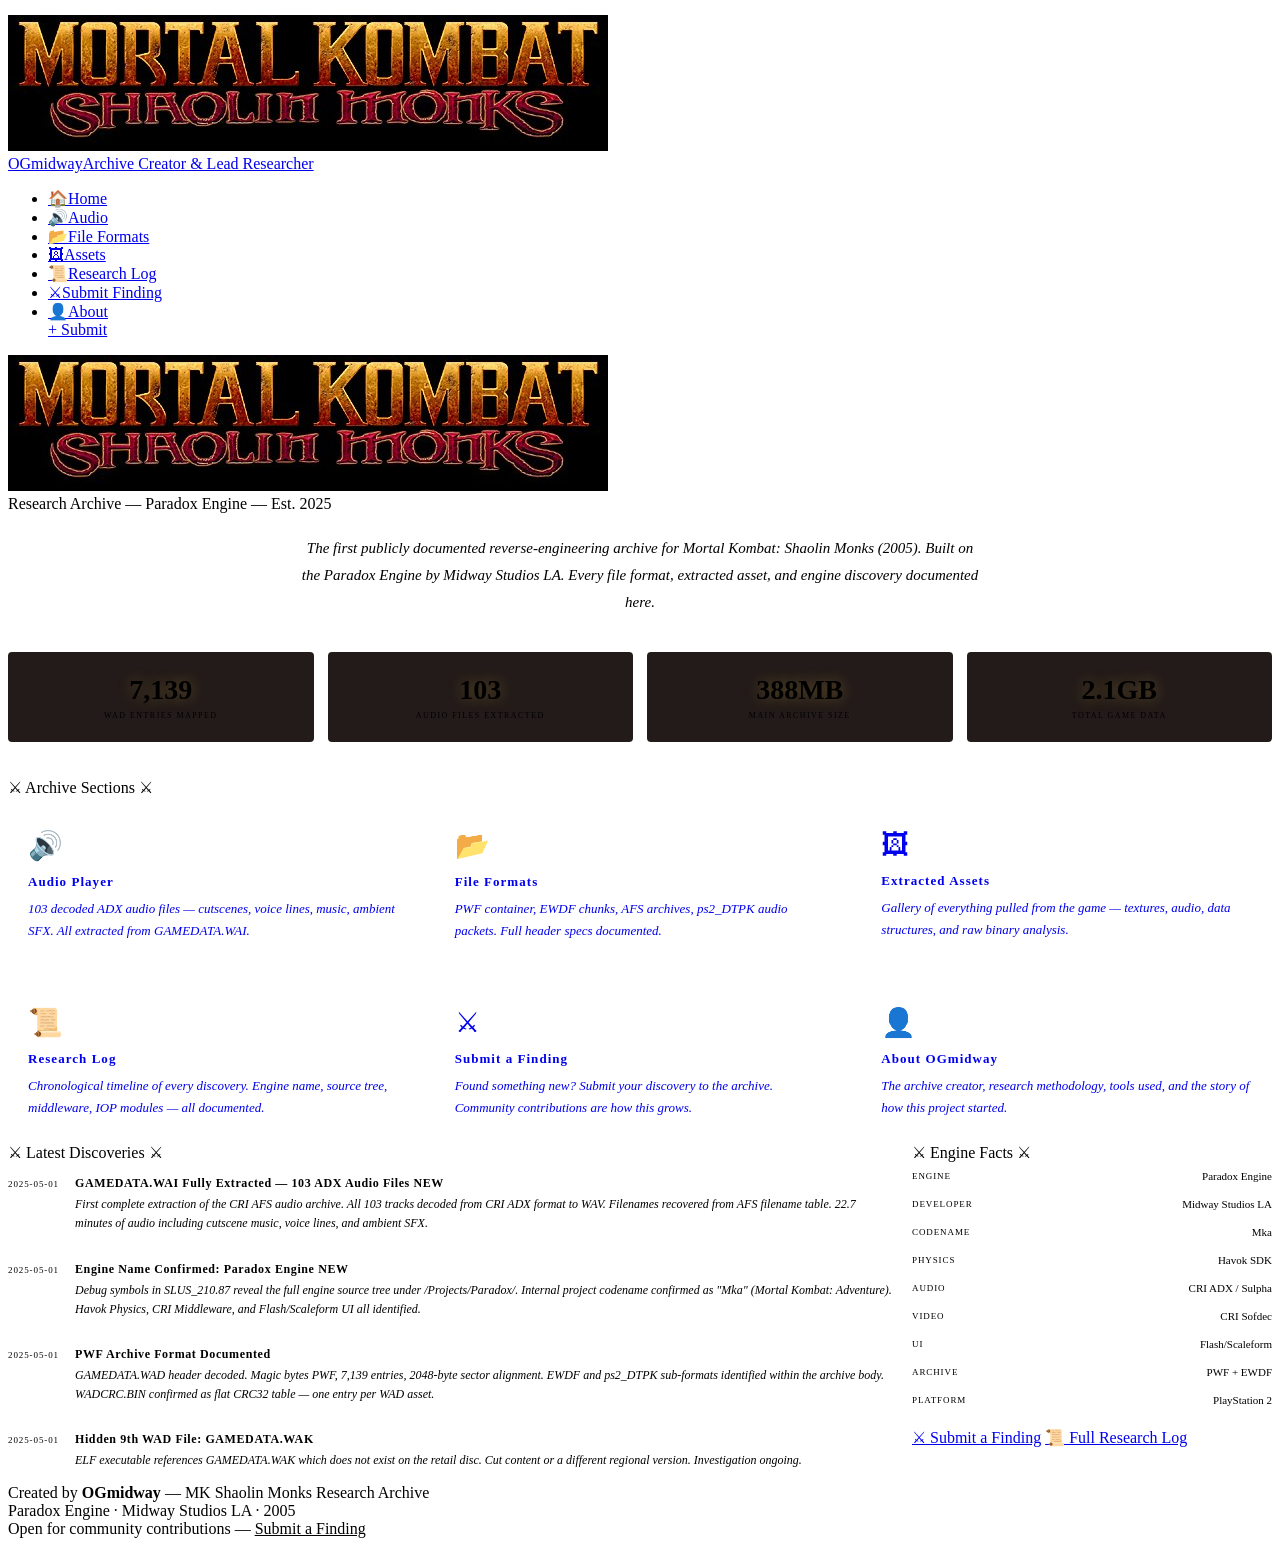
==== index.html @ 6ace9cc0 "Rename mkshaolinmonks-site/index.html to index.html" ====
<!DOCTYPE html>
<html lang="en">
<head>
<meta charset="UTF-8"><meta name="viewport" content="width=device-width,initial-scale=1">
<title>MK Shaolin Monks Research Archive</title>
<link rel="stylesheet" href="assets/css/mk.css">
<style>
.hero-desc { max-width:680px; margin:22px auto 0; font-family:'IM Fell English',serif; font-size:15px; line-height:1.8; color:var(--muted); text-align:center; font-style:italic; }
.stat-grid { display:grid; grid-template-columns:repeat(4,1fr); gap:14px; margin:36px 0; }
.stat-box { text-align:center; padding:22px 12px; background:rgba(12,3,0,0.9); border:1px solid var(--border); border-radius:4px; }
.stat-n { font-family:'Cinzel Decorative',serif; font-size:28px; font-weight:900; color:var(--gold); text-shadow:0 0 14px rgba(201,168,76,0.4); }
.stat-l { font-size:8px; letter-spacing:0.18em; color:var(--muted); text-transform:uppercase; margin-top:5px; }
.feature-grid { display:grid; grid-template-columns:repeat(3,1fr); gap:16px; margin-top:8px; }
.feat { padding:24px 20px; }
.feat-icon { font-size:28px; margin-bottom:12px; }
.feat-title { font-size:13px; font-weight:700; letter-spacing:0.08em; color:var(--gold2); margin-bottom:8px; }
.feat-desc { font-family:'IM Fell English',serif; font-size:13px; line-height:1.7; color:var(--muted); font-style:italic; }
.news-item { padding:14px 0; border-bottom:1px solid var(--border); display:flex; gap:16px; align-items:flex-start; }
.news-date { font-size:9px; letter-spacing:0.1em; color:var(--blood2); white-space:nowrap; padding-top:3px; }
.news-body { flex:1; }
.news-title { font-size:12px; font-weight:700; letter-spacing:0.05em; color:var(--text); margin-bottom:4px; }
.news-text { font-family:'IM Fell English',serif; font-size:12px; color:var(--muted); line-height:1.6; font-style:italic; }
.two-col { display:grid; grid-template-columns:1fr 360px; gap:20px; align-items:start; }
</style>
</head>
<body>

<div class="bg-scene"></div>
<div class="bg-noise"></div>
<div id="embers"></div>
<script>
(function(){
  var c=0;
  setInterval(function(){
    if(c>60)return;
    var e=document.createElement('div');
    e.className='ember';
    var sz=1+Math.random()*3;
    e.style.cssText='left:'+Math.random()*100+'%;bottom:0;width:'+sz+'px;height:'+sz+'px;animation-duration:'+(4+Math.random()*7)+'s;animation-delay:'+(Math.random()*1.5)+'s;--dx:'+((Math.random()-.5)*80)+'px;';
    document.getElementById('embers').appendChild(e);
    c++;
    setTimeout(function(){e.remove();c--;},12000);
  },350);
})();
</script>

<div class="top-accent"></div>
<nav>
  <a class="nav-brand" href="index.html">
    <img class="nav-logo" src="[data-uri]" alt="MK Shaolin Monks">
    <div class="nav-creator">OGmidway<span>Archive Creator &amp; Lead Researcher</span></div>
  </a>
  <ul class="nav-links"><li><a href="index.html" class="active"><span class="ni">🏠</span>Home</a></li><li><a href="pages/audio.html"><span class="ni">🔊</span>Audio</a></li><li><a href="pages/formats.html"><span class="ni">📂</span>File Formats</a></li><li><a href="pages/assets.html"><span class="ni">🖼</span>Assets</a></li><li><a href="pages/research.html"><span class="ni">📜</span>Research Log</a></li><li><a href="pages/submit.html"><span class="ni">⚔</span>Submit Finding</a></li><li><a href="pages/about.html"><span class="ni">👤</span>About</a></li>
    <a class="nav-cta" href="pages/submit.html">+ Submit</a>
  </ul>
</nav>

<div class="page">
<div class="container">

  <div class="hero anim">
    <img class="hero-logo" src="[data-uri]" alt="Mortal Kombat Shaolin Monks">
    <div class="hero-sub">Research Archive &mdash; Paradox Engine &mdash; Est. 2025</div>
    <div class="hero-rule"></div>
    <p class="hero-desc">The first publicly documented reverse-engineering archive for Mortal Kombat: Shaolin Monks (2005). Built on the Paradox Engine by Midway Studios LA. Every file format, extracted asset, and engine discovery documented here.</p>
  </div>

  <div class="stat-grid anim d1">
    <div class="stat-box"><div class="stat-n">7,139</div><div class="stat-l">WAD Entries Mapped</div></div>
    <div class="stat-box"><div class="stat-n">103</div><div class="stat-l">Audio Files Extracted</div></div>
    <div class="stat-box"><div class="stat-n">388MB</div><div class="stat-l">Main Archive Size</div></div>
    <div class="stat-box"><div class="stat-n">2.1GB</div><div class="stat-l">Total Game Data</div></div>
  </div>

  <div class="sec-title anim d2">⚔ Archive Sections ⚔</div>
  <div class="feature-grid anim d2">
    <a href="pages/audio.html" class="card card-accent feat" style="text-decoration:none">
      <div class="feat-icon">🔊</div>
      <div class="feat-title">Audio Player</div>
      <div class="feat-desc">103 decoded ADX audio files — cutscenes, voice lines, music, ambient SFX. All extracted from GAMEDATA.WAI.</div>
    </a>
    <a href="pages/formats.html" class="card card-accent feat" style="text-decoration:none">
      <div class="feat-icon">📂</div>
      <div class="feat-title">File Formats</div>
      <div class="feat-desc">PWF container, EWDF chunks, AFS archives, ps2_DTPK audio packets. Full header specs documented.</div>
    </a>
    <a href="pages/assets.html" class="card card-accent feat" style="text-decoration:none">
      <div class="feat-icon">🖼</div>
      <div class="feat-title">Extracted Assets</div>
      <div class="feat-desc">Gallery of everything pulled from the game — textures, audio, data structures, and raw binary analysis.</div>
    </a>
    <a href="pages/research.html" class="card card-accent feat" style="text-decoration:none">
      <div class="feat-icon">📜</div>
      <div class="feat-title">Research Log</div>
      <div class="feat-desc">Chronological timeline of every discovery. Engine name, source tree, middleware, IOP modules — all documented.</div>
    </a>
    <a href="pages/submit.html" class="card card-accent feat" style="text-decoration:none">
      <div class="feat-icon">⚔</div>
      <div class="feat-title">Submit a Finding</div>
      <div class="feat-desc">Found something new? Submit your discovery to the archive. Community contributions are how this grows.</div>
    </a>
    <a href="pages/about.html" class="card card-accent feat" style="text-decoration:none">
      <div class="feat-icon">👤</div>
      <div class="feat-title">About OGmidway</div>
      <div class="feat-desc">The archive creator, research methodology, tools used, and the story of how this project started.</div>
    </a>
  </div>

  <div class="divider anim d3"></div>

  <div class="two-col anim d3">
    <div>
      <div class="sec-title">⚔ Latest Discoveries ⚔</div>
      <div class="news-item">
        <div class="news-date">2025-05-01</div>
        <div class="news-body">
          <div class="news-title">GAMEDATA.WAI Fully Extracted — 103 ADX Audio Files <span class="badge badge-new">NEW</span></div>
          <div class="news-text">First complete extraction of the CRI AFS audio archive. All 103 tracks decoded from CRI ADX format to WAV. Filenames recovered from AFS filename table. 22.7 minutes of audio including cutscene music, voice lines, and ambient SFX.</div>
        </div>
      </div>
      <div class="news-item">
        <div class="news-date">2025-05-01</div>
        <div class="news-body">
          <div class="news-title">Engine Name Confirmed: Paradox Engine <span class="badge badge-new">NEW</span></div>
          <div class="news-text">Debug symbols in SLUS_210.87 reveal the full engine source tree under /Projects/Paradox/. Internal project codename confirmed as "Mka" (Mortal Kombat: Adventure). Havok Physics, CRI Middleware, and Flash/Scaleform UI all identified.</div>
        </div>
      </div>
      <div class="news-item">
        <div class="news-date">2025-05-01</div>
        <div class="news-body">
          <div class="news-title">PWF Archive Format Documented</div>
          <div class="news-text">GAMEDATA.WAD header decoded. Magic bytes PWF, 7,139 entries, 2048-byte sector alignment. EWDF and ps2_DTPK sub-formats identified within the archive body. WADCRC.BIN confirmed as flat CRC32 table — one entry per WAD asset.</div>
        </div>
      </div>
      <div class="news-item">
        <div class="news-date">2025-05-01</div>
        <div class="news-body">
          <div class="news-title">Hidden 9th WAD File: GAMEDATA.WAK</div>
          <div class="news-text">ELF executable references GAMEDATA.WAK which does not exist on the retail disc. Cut content or a different regional version. Investigation ongoing.</div>
        </div>
      </div>
    </div>

    <div>
      <div class="sec-title">⚔ Engine Facts ⚔</div>
      <div class="card card-accent" style="margin-bottom:14px">
        <table style="width:100%;border-collapse:collapse;font-size:11px">
          <tr style="border-bottom:1px solid var(--border)"><td style="padding:8px 0;color:var(--muted);font-size:9px;letter-spacing:0.1em;text-transform:uppercase">Engine</td><td style="padding:8px 0;color:var(--gold2);text-align:right">Paradox Engine</td></tr>
          <tr style="border-bottom:1px solid var(--border)"><td style="padding:8px 0;color:var(--muted);font-size:9px;letter-spacing:0.1em;text-transform:uppercase">Developer</td><td style="padding:8px 0;text-align:right">Midway Studios LA</td></tr>
          <tr style="border-bottom:1px solid var(--border)"><td style="padding:8px 0;color:var(--muted);font-size:9px;letter-spacing:0.1em;text-transform:uppercase">Codename</td><td style="padding:8px 0;color:var(--gold2);text-align:right">Mka</td></tr>
          <tr style="border-bottom:1px solid var(--border)"><td style="padding:8px 0;color:var(--muted);font-size:9px;letter-spacing:0.1em;text-transform:uppercase">Physics</td><td style="padding:8px 0;text-align:right">Havok SDK</td></tr>
          <tr style="border-bottom:1px solid var(--border)"><td style="padding:8px 0;color:var(--muted);font-size:9px;letter-spacing:0.1em;text-transform:uppercase">Audio</td><td style="padding:8px 0;text-align:right">CRI ADX / Sulpha</td></tr>
          <tr style="border-bottom:1px solid var(--border)"><td style="padding:8px 0;color:var(--muted);font-size:9px;letter-spacing:0.1em;text-transform:uppercase">Video</td><td style="padding:8px 0;text-align:right">CRI Sofdec</td></tr>
          <tr style="border-bottom:1px solid var(--border)"><td style="padding:8px 0;color:var(--muted);font-size:9px;letter-spacing:0.1em;text-transform:uppercase">UI</td><td style="padding:8px 0;text-align:right">Flash/Scaleform</td></tr>
          <tr style="border-bottom:1px solid var(--border)"><td style="padding:8px 0;color:var(--muted);font-size:9px;letter-spacing:0.1em;text-transform:uppercase">Archive</td><td style="padding:8px 0;color:var(--gold2);text-align:right">PWF + EWDF</td></tr>
          <tr><td style="padding:8px 0;color:var(--muted);font-size:9px;letter-spacing:0.1em;text-transform:uppercase">Platform</td><td style="padding:8px 0;text-align:right">PlayStation 2</td></tr>
        </table>
      </div>
      <a href="pages/submit.html" class="btn btn-blood" style="width:100%;justify-content:center;margin-bottom:10px">⚔ Submit a Finding</a>
      <a href="pages/research.html" class="btn btn-outline" style="width:100%;justify-content:center">📜 Full Research Log</a>
    </div>
  </div>

</div>

<footer>
  <div>Created by <strong>OGmidway</strong> &mdash; MK Shaolin Monks Research Archive</div>
  <div>Paradox Engine &middot; Midway Studios LA &middot; 2005</div>
  <div>Open for community contributions &mdash; <a href="pages/submit.html" style="color:var(--gold)">Submit a Finding</a></div>
</footer>
</div>
</body>
</html>
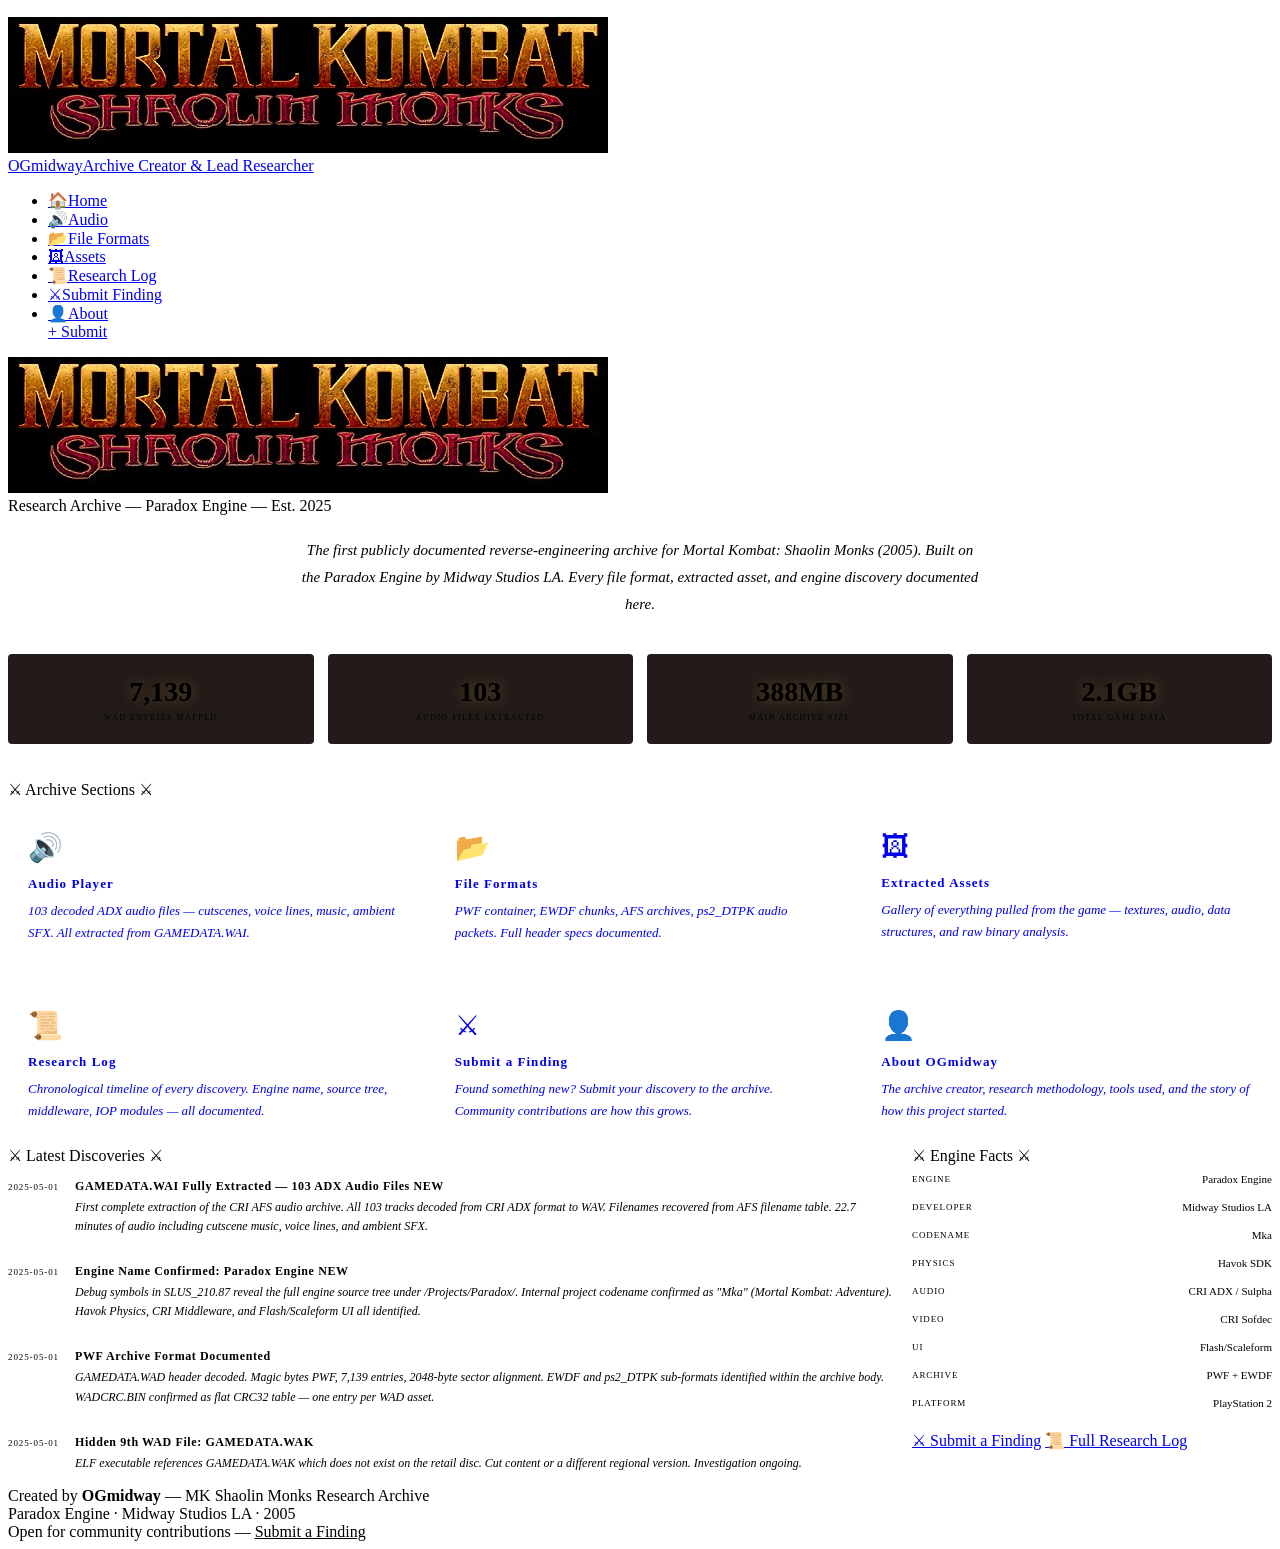
==== commit 3da7fc0d: "Add files via upload" ====
--- a/index.html
+++ b/index.html
@@ -170,4 +170,4 @@
 </footer>
 </div>
 </body>
-</html>
+</html>
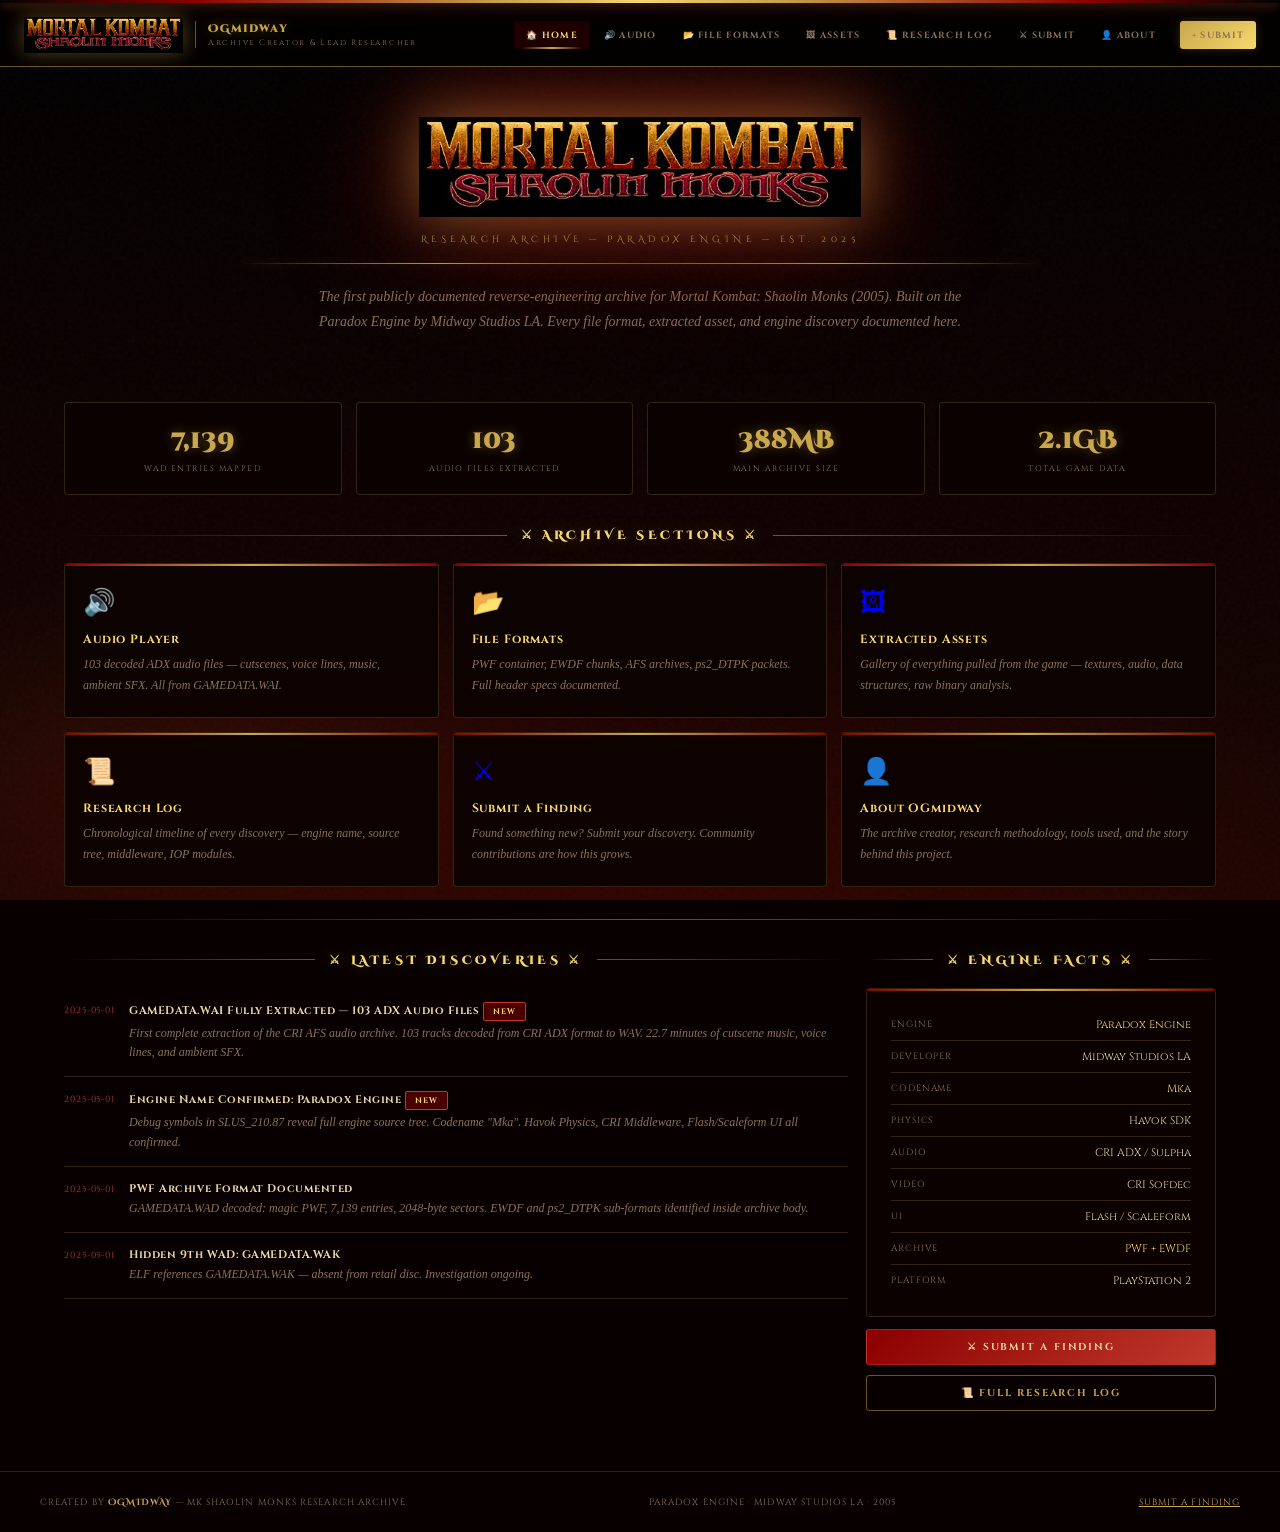
==== commit 78ab22ae: "Add files via upload" ====
--- a/index.html
+++ b/index.html
@@ -1,173 +1,122 @@
-<!DOCTYPE html>
-<html lang="en">
-<head>
-<meta charset="UTF-8"><meta name="viewport" content="width=device-width,initial-scale=1">
-<title>MK Shaolin Monks Research Archive</title>
-<link rel="stylesheet" href="assets/css/mk.css">
-<style>
-.hero-desc { max-width:680px; margin:22px auto 0; font-family:'IM Fell English',serif; font-size:15px; line-height:1.8; color:var(--muted); text-align:center; font-style:italic; }
-.stat-grid { display:grid; grid-template-columns:repeat(4,1fr); gap:14px; margin:36px 0; }
-.stat-box { text-align:center; padding:22px 12px; background:rgba(12,3,0,0.9); border:1px solid var(--border); border-radius:4px; }
-.stat-n { font-family:'Cinzel Decorative',serif; font-size:28px; font-weight:900; color:var(--gold); text-shadow:0 0 14px rgba(201,168,76,0.4); }
-.stat-l { font-size:8px; letter-spacing:0.18em; color:var(--muted); text-transform:uppercase; margin-top:5px; }
-.feature-grid { display:grid; grid-template-columns:repeat(3,1fr); gap:16px; margin-top:8px; }
-.feat { padding:24px 20px; }
-.feat-icon { font-size:28px; margin-bottom:12px; }
-.feat-title { font-size:13px; font-weight:700; letter-spacing:0.08em; color:var(--gold2); margin-bottom:8px; }
-.feat-desc { font-family:'IM Fell English',serif; font-size:13px; line-height:1.7; color:var(--muted); font-style:italic; }
-.news-item { padding:14px 0; border-bottom:1px solid var(--border); display:flex; gap:16px; align-items:flex-start; }
-.news-date { font-size:9px; letter-spacing:0.1em; color:var(--blood2); white-space:nowrap; padding-top:3px; }
-.news-body { flex:1; }
-.news-title { font-size:12px; font-weight:700; letter-spacing:0.05em; color:var(--text); margin-bottom:4px; }
-.news-text { font-family:'IM Fell English',serif; font-size:12px; color:var(--muted); line-height:1.6; font-style:italic; }
-.two-col { display:grid; grid-template-columns:1fr 360px; gap:20px; align-items:start; }
-</style>
-</head>
-<body>
+<!DOCTYPE html><html lang="en"><head><meta charset="UTF-8"><meta name="viewport" content="width=device-width,initial-scale=1"><title>MK Shaolin Monks Research Archive</title><link rel="preconnect" href="https://fonts.googleapis.com"><link rel="preconnect" href="https://fonts.gstatic.com" crossorigin><link href="https://fonts.googleapis.com/css2?family=Cinzel:wght@400;700;900&family=Cinzel+Decorative:wght@700;900&family=IM+Fell+English:ital@0;1&display=swap" rel="stylesheet"><style>:root {
+  --blood:   #8B0000;
+  --blood2:  #C0392B;
+  --gold:    #C9A84C;
+  --gold2:   #F5D76E;
+  --gold3:   #FFE999;
+  --dark:    #080000;
+  --dark2:   #100400;
+  --dark3:   #1C0800;
+  --ember:   #FF4500;
+  --text:    #E8D5A3;
+  --muted:   #8A7355;
+  --dim:     #4A3A20;
+  --panel:   rgba(12,3,0,0.94);
+  --border:  rgba(201,168,76,0.2);
+  --border2: rgba(201,168,76,0.5);
+  --glow-g:  0 0 24px rgba(201,168,76,0.35);
+  --glow-r:  0 0 24px rgba(139,0,0,0.6);
+  --nav-h:   64px;
+}
 
-<div class="bg-scene"></div>
-<div class="bg-noise"></div>
-<div id="embers"></div>
-<script>
-(function(){
-  var c=0;
-  setInterval(function(){
-    if(c>60)return;
-    var e=document.createElement('div');
-    e.className='ember';
-    var sz=1+Math.random()*3;
-    e.style.cssText='left:'+Math.random()*100+'%;bottom:0;width:'+sz+'px;height:'+sz+'px;animation-duration:'+(4+Math.random()*7)+'s;animation-delay:'+(Math.random()*1.5)+'s;--dx:'+((Math.random()-.5)*80)+'px;';
-    document.getElementById('embers').appendChild(e);
-    c++;
-    setTimeout(function(){e.remove();c--;},12000);
-  },350);
-})();
-</script>
+*,*::before,*::after { box-sizing:border-box; margin:0; padding:0; }
+html { scroll-behavior:smooth; }
+body { font-family:'Cinzel',serif; background:var(--dark); color:var(--text); min-height:100vh; overflow-x:hidden; }
 
-<div class="top-accent"></div>
-<nav>
-  <a class="nav-brand" href="index.html">
-    <img class="nav-logo" src="[data-uri]" alt="MK Shaolin Monks">
-    <div class="nav-creator">OGmidway<span>Archive Creator &amp; Lead Researcher</span></div>
-  </a>
-  <ul class="nav-links"><li><a href="index.html" class="active"><span class="ni">🏠</span>Home</a></li><li><a href="pages/audio.html"><span class="ni">🔊</span>Audio</a></li><li><a href="pages/formats.html"><span class="ni">📂</span>File Formats</a></li><li><a href="pages/assets.html"><span class="ni">🖼</span>Assets</a></li><li><a href="pages/research.html"><span class="ni">📜</span>Research Log</a></li><li><a href="pages/submit.html"><span class="ni">⚔</span>Submit Finding</a></li><li><a href="pages/about.html"><span class="ni">👤</span>About</a></li>
-    <a class="nav-cta" href="pages/submit.html">+ Submit</a>
-  </ul>
-</nav>
+/* BG */
+.bg-scene {
+  position:fixed; inset:0; z-index:0; pointer-events:none;
+  background:
+    radial-gradient(ellipse 100% 50% at 50% 100%, rgba(100,0,0,0.35) 0%, transparent 70%),
+    radial-gradient(ellipse 60% 40% at 15% 85%, rgba(160,50,0,0.15) 0%, transparent 55%),
+    linear-gradient(180deg, #000 0%, #080000 25%, #100200 60%, #180500 100%);
+}
+.bg-noise { position:fixed; inset:0; z-index:0; pointer-events:none; opacity:0.03;
+  background-image:url("data:image/svg+xml,%3Csvg viewBox='0 0 256 256' xmlns='http://www.w3.org/2000/svg'%3E%3Cfilter id='n'%3E%3CfeTurbulence type='fractalNoise' baseFrequency='0.9' numOctaves='4' stitchTiles='stitch'/%3E%3C/filter%3E%3Crect width='100%25' height='100%25' filter='url(%23n)'/%3E%3C/svg%3E"); }
+#embers { position:fixed; inset:0; z-index:0; pointer-events:none; }
+.ember { position:absolute; border-radius:50%; background:var(--ember); box-shadow:0 0 4px var(--ember); animation:rise linear infinite; opacity:0; }
+@keyframes rise { 0%{transform:translateY(0) translateX(0);opacity:0} 8%{opacity:0.9} 85%{opacity:0.4} 100%{transform:translateY(-100vh) translateX(var(--dx));opacity:0} }
 
-<div class="page">
-<div class="container">
+/* TOP BAR */
+.top-accent { position:fixed; top:0; left:0; right:0; height:3px; z-index:200;
+  background:linear-gradient(90deg, transparent, var(--blood) 15%, var(--gold) 40%, var(--gold2) 50%, var(--gold) 60%, var(--blood) 85%, transparent);
+  box-shadow:0 0 12px rgba(201,168,76,0.5), 0 1px 20px rgba(139,0,0,0.8); }
 
-  <div class="hero anim">
-    <img class="hero-logo" src="[data-uri]" alt="Mortal Kombat Shaolin Monks">
-    <div class="hero-sub">Research Archive &mdash; Paradox Engine &mdash; Est. 2025</div>
-    <div class="hero-rule"></div>
-    <p class="hero-desc">The first publicly documented reverse-engineering archive for Mortal Kombat: Shaolin Monks (2005). Built on the Paradox Engine by Midway Studios LA. Every file format, extracted asset, and engine discovery documented here.</p>
-  </div>
+/* NAV */
+nav { position:fixed; top:3px; left:0; right:0; height:var(--nav-h); background:rgba(4,0,0,0.97); border-bottom:1px solid var(--border2); z-index:150; display:flex; align-items:center; padding:0 24px; gap:0; backdrop-filter:blur(8px); }
+.nav-brand { display:flex; align-items:center; gap:12px; text-decoration:none; flex-shrink:0; }
+.nav-logo { height:36px; filter:drop-shadow(0 0 10px rgba(201,168,76,0.4)); }
+.nav-creator { font-family:'Cinzel Decorative',serif; font-size:11px; font-weight:900; letter-spacing:0.1em; color:var(--gold); text-shadow:0 0 14px rgba(201,168,76,0.6); border-left:1px solid var(--border2); padding-left:12px; line-height:1.4; }
+.nav-creator span { display:block; font-size:8px; color:var(--muted); letter-spacing:0.22em; font-weight:400; font-family:'Cinzel',serif; }
+.nav-links { display:flex; align-items:center; gap:2px; margin-left:auto; list-style:none; }
+.nav-links a { display:flex; align-items:center; gap:5px; padding:8px 12px; font-size:9px; font-weight:700; letter-spacing:0.14em; text-transform:uppercase; color:var(--muted); text-decoration:none; border-radius:3px; transition:all 0.2s; position:relative; }
+.nav-links a:hover { color:var(--gold); }
+.nav-links a.active { color:var(--gold2); background:rgba(139,0,0,0.2); }
+.nav-links a.active::after { content:''; position:absolute; bottom:0; left:10%; right:10%; height:2px; background:linear-gradient(90deg,transparent,var(--gold),transparent); }
+.nav-cta { margin-left:10px; padding:8px 16px; font-family:'Cinzel',serif; font-size:9px; font-weight:700; letter-spacing:0.18em; text-transform:uppercase; color:var(--dark); background:linear-gradient(135deg,var(--gold),var(--gold2)); border:none; border-radius:3px; text-decoration:none; cursor:pointer; transition:all 0.2s; box-shadow:0 0 10px rgba(201,168,76,0.25); }
+.nav-cta:hover { box-shadow:0 0 22px rgba(201,168,76,0.55); }
 
-  <div class="stat-grid anim d1">
-    <div class="stat-box"><div class="stat-n">7,139</div><div class="stat-l">WAD Entries Mapped</div></div>
-    <div class="stat-box"><div class="stat-n">103</div><div class="stat-l">Audio Files Extracted</div></div>
-    <div class="stat-box"><div class="stat-n">388MB</div><div class="stat-l">Main Archive Size</div></div>
-    <div class="stat-box"><div class="stat-n">2.1GB</div><div class="stat-l">Total Game Data</div></div>
-  </div>
+/* PAGE */
+.page { position:relative; z-index:1; padding-top:calc(var(--nav-h) + 3px); min-height:100vh; }
+.container { max-width:1200px; margin:0 auto; padding:0 24px; }
+.wide { max-width:1400px; }
 
-  <div class="sec-title anim d2">⚔ Archive Sections ⚔</div>
-  <div class="feature-grid anim d2">
-    <a href="pages/audio.html" class="card card-accent feat" style="text-decoration:none">
-      <div class="feat-icon">🔊</div>
-      <div class="feat-title">Audio Player</div>
-      <div class="feat-desc">103 decoded ADX audio files — cutscenes, voice lines, music, ambient SFX. All extracted from GAMEDATA.WAI.</div>
-    </a>
-    <a href="pages/formats.html" class="card card-accent feat" style="text-decoration:none">
-      <div class="feat-icon">📂</div>
-      <div class="feat-title">File Formats</div>
-      <div class="feat-desc">PWF container, EWDF chunks, AFS archives, ps2_DTPK audio packets. Full header specs documented.</div>
-    </a>
-    <a href="pages/assets.html" class="card card-accent feat" style="text-decoration:none">
-      <div class="feat-icon">🖼</div>
-      <div class="feat-title">Extracted Assets</div>
-      <div class="feat-desc">Gallery of everything pulled from the game — textures, audio, data structures, and raw binary analysis.</div>
-    </a>
-    <a href="pages/research.html" class="card card-accent feat" style="text-decoration:none">
-      <div class="feat-icon">📜</div>
-      <div class="feat-title">Research Log</div>
-      <div class="feat-desc">Chronological timeline of every discovery. Engine name, source tree, middleware, IOP modules — all documented.</div>
-    </a>
-    <a href="pages/submit.html" class="card card-accent feat" style="text-decoration:none">
-      <div class="feat-icon">⚔</div>
-      <div class="feat-title">Submit a Finding</div>
-      <div class="feat-desc">Found something new? Submit your discovery to the archive. Community contributions are how this grows.</div>
-    </a>
-    <a href="pages/about.html" class="card card-accent feat" style="text-decoration:none">
-      <div class="feat-icon">👤</div>
-      <div class="feat-title">About OGmidway</div>
-      <div class="feat-desc">The archive creator, research methodology, tools used, and the story of how this project started.</div>
-    </a>
-  </div>
+/* HERO */
+.hero { text-align:center; padding:50px 20px 36px; }
+.hero-logo { height:100px; filter:drop-shadow(0 0 28px rgba(201,168,76,0.5)) drop-shadow(0 0 60px rgba(139,0,0,0.8)); animation:pulse-logo 3s ease-in-out infinite; }
+@keyframes pulse-logo { 0%,100%{filter:drop-shadow(0 0 24px rgba(201,168,76,0.4)) drop-shadow(0 0 50px rgba(139,0,0,0.7))} 50%{filter:drop-shadow(0 0 42px rgba(201,168,76,0.75)) drop-shadow(0 0 80px rgba(139,0,0,1))} }
+.hero-sub { font-family:'Cinzel Decorative',serif; font-size:9px; letter-spacing:0.5em; color:var(--gold); margin-top:10px; opacity:0.85; text-transform:uppercase; }
+.hero-rule { width:100%; max-width:800px; height:1px; margin:18px auto 0; background:linear-gradient(90deg,transparent,var(--gold),var(--blood2),var(--gold),transparent); box-shadow:0 0 10px rgba(201,168,76,0.3); }
 
-  <div class="divider anim d3"></div>
+/* SECTION TITLE */
+.sec-title { font-family:'Cinzel Decorative',serif; font-size:12px; font-weight:900; letter-spacing:0.3em; text-transform:uppercase; color:var(--gold2); text-shadow:0 0 18px rgba(201,168,76,0.4); display:flex; align-items:center; gap:14px; margin-bottom:20px; }
+.sec-title::before,.sec-title::after { content:''; flex:1; height:1px; background:linear-gradient(90deg,transparent,var(--border2)); }
+.sec-title::after { background:linear-gradient(90deg,var(--border2),transparent); }
 
-  <div class="two-col anim d3">
-    <div>
-      <div class="sec-title">⚔ Latest Discoveries ⚔</div>
-      <div class="news-item">
-        <div class="news-date">2025-05-01</div>
-        <div class="news-body">
-          <div class="news-title">GAMEDATA.WAI Fully Extracted — 103 ADX Audio Files <span class="badge badge-new">NEW</span></div>
-          <div class="news-text">First complete extraction of the CRI AFS audio archive. All 103 tracks decoded from CRI ADX format to WAV. Filenames recovered from AFS filename table. 22.7 minutes of audio including cutscene music, voice lines, and ambient SFX.</div>
-        </div>
-      </div>
-      <div class="news-item">
-        <div class="news-date">2025-05-01</div>
-        <div class="news-body">
-          <div class="news-title">Engine Name Confirmed: Paradox Engine <span class="badge badge-new">NEW</span></div>
-          <div class="news-text">Debug symbols in SLUS_210.87 reveal the full engine source tree under /Projects/Paradox/. Internal project codename confirmed as "Mka" (Mortal Kombat: Adventure). Havok Physics, CRI Middleware, and Flash/Scaleform UI all identified.</div>
-        </div>
-      </div>
-      <div class="news-item">
-        <div class="news-date">2025-05-01</div>
-        <div class="news-body">
-          <div class="news-title">PWF Archive Format Documented</div>
-          <div class="news-text">GAMEDATA.WAD header decoded. Magic bytes PWF, 7,139 entries, 2048-byte sector alignment. EWDF and ps2_DTPK sub-formats identified within the archive body. WADCRC.BIN confirmed as flat CRC32 table — one entry per WAD asset.</div>
-        </div>
-      </div>
-      <div class="news-item">
-        <div class="news-date">2025-05-01</div>
-        <div class="news-body">
-          <div class="news-title">Hidden 9th WAD File: GAMEDATA.WAK</div>
-          <div class="news-text">ELF executable references GAMEDATA.WAK which does not exist on the retail disc. Cut content or a different regional version. Investigation ongoing.</div>
-        </div>
-      </div>
-    </div>
+/* CARDS */
+.card { background:var(--panel); border:1px solid var(--border); border-radius:4px; padding:20px 24px; position:relative; overflow:hidden; transition:border-color 0.2s, box-shadow 0.2s; }
+.card:hover { border-color:var(--border2); box-shadow:var(--glow-g); }
+.card-accent::before { content:''; position:absolute; top:0; left:0; right:0; height:2px; background:linear-gradient(90deg,var(--blood),var(--gold),var(--blood)); }
 
-    <div>
-      <div class="sec-title">⚔ Engine Facts ⚔</div>
-      <div class="card card-accent" style="margin-bottom:14px">
-        <table style="width:100%;border-collapse:collapse;font-size:11px">
-          <tr style="border-bottom:1px solid var(--border)"><td style="padding:8px 0;color:var(--muted);font-size:9px;letter-spacing:0.1em;text-transform:uppercase">Engine</td><td style="padding:8px 0;color:var(--gold2);text-align:right">Paradox Engine</td></tr>
-          <tr style="border-bottom:1px solid var(--border)"><td style="padding:8px 0;color:var(--muted);font-size:9px;letter-spacing:0.1em;text-transform:uppercase">Developer</td><td style="padding:8px 0;text-align:right">Midway Studios LA</td></tr>
-          <tr style="border-bottom:1px solid var(--border)"><td style="padding:8px 0;color:var(--muted);font-size:9px;letter-spacing:0.1em;text-transform:uppercase">Codename</td><td style="padding:8px 0;color:var(--gold2);text-align:right">Mka</td></tr>
-          <tr style="border-bottom:1px solid var(--border)"><td style="padding:8px 0;color:var(--muted);font-size:9px;letter-spacing:0.1em;text-transform:uppercase">Physics</td><td style="padding:8px 0;text-align:right">Havok SDK</td></tr>
-          <tr style="border-bottom:1px solid var(--border)"><td style="padding:8px 0;color:var(--muted);font-size:9px;letter-spacing:0.1em;text-transform:uppercase">Audio</td><td style="padding:8px 0;text-align:right">CRI ADX / Sulpha</td></tr>
-          <tr style="border-bottom:1px solid var(--border)"><td style="padding:8px 0;color:var(--muted);font-size:9px;letter-spacing:0.1em;text-transform:uppercase">Video</td><td style="padding:8px 0;text-align:right">CRI Sofdec</td></tr>
-          <tr style="border-bottom:1px solid var(--border)"><td style="padding:8px 0;color:var(--muted);font-size:9px;letter-spacing:0.1em;text-transform:uppercase">UI</td><td style="padding:8px 0;text-align:right">Flash/Scaleform</td></tr>
-          <tr style="border-bottom:1px solid var(--border)"><td style="padding:8px 0;color:var(--muted);font-size:9px;letter-spacing:0.1em;text-transform:uppercase">Archive</td><td style="padding:8px 0;color:var(--gold2);text-align:right">PWF + EWDF</td></tr>
-          <tr><td style="padding:8px 0;color:var(--muted);font-size:9px;letter-spacing:0.1em;text-transform:uppercase">Platform</td><td style="padding:8px 0;text-align:right">PlayStation 2</td></tr>
-        </table>
-      </div>
-      <a href="pages/submit.html" class="btn btn-blood" style="width:100%;justify-content:center;margin-bottom:10px">⚔ Submit a Finding</a>
-      <a href="pages/research.html" class="btn btn-outline" style="width:100%;justify-content:center">📜 Full Research Log</a>
-    </div>
-  </div>
+/* BADGES */
+.badge { display:inline-block; padding:3px 9px; font-size:8px; letter-spacing:0.12em; font-weight:700; text-transform:uppercase; border-radius:2px; }
+.badge-gold { background:rgba(201,168,76,0.12); color:var(--gold2); border:1px solid var(--border2); }
+.badge-red  { background:rgba(139,0,0,0.22); color:#FF9999; border:1px solid rgba(192,57,43,0.4); }
+.badge-new  { background:rgba(139,0,0,0.5); color:var(--gold2); border:1px solid var(--blood2); animation:bp 2s infinite; }
+@keyframes bp { 0%,100%{box-shadow:0 0 6px rgba(139,0,0,0.4)} 50%{box-shadow:0 0 14px rgba(139,0,0,0.8)} }
 
-</div>
+/* BUTTONS */
+.btn { display:inline-flex; align-items:center; gap:8px; padding:10px 22px; font-family:'Cinzel',serif; font-size:10px; font-weight:700; letter-spacing:0.18em; text-transform:uppercase; text-decoration:none; border-radius:3px; cursor:pointer; transition:all 0.2s; border:none; }
+.btn-gold { background:linear-gradient(135deg,var(--gold),var(--gold2)); color:var(--dark); box-shadow:0 0 12px rgba(201,168,76,0.25); }
+.btn-gold:hover { box-shadow:0 0 24px rgba(201,168,76,0.6); transform:translateY(-1px); }
+.btn-blood { background:linear-gradient(135deg,var(--blood),var(--blood2)); color:var(--text); border:1px solid rgba(192,57,43,0.5); }
+.btn-blood:hover { box-shadow:var(--glow-r); transform:translateY(-1px); }
+.btn-outline { background:transparent; color:var(--gold); border:1px solid var(--border2); }
+.btn-outline:hover { background:rgba(201,168,76,0.07); box-shadow:var(--glow-g); }
 
-<footer>
-  <div>Created by <strong>OGmidway</strong> &mdash; MK Shaolin Monks Research Archive</div>
-  <div>Paradox Engine &middot; Midway Studios LA &middot; 2005</div>
-  <div>Open for community contributions &mdash; <a href="pages/submit.html" style="color:var(--gold)">Submit a Finding</a></div>
-</footer>
-</div>
-</body>
-</html>+/* FORMS */
+.form-group { margin-bottom:18px; }
+.form-label { display:block; margin-bottom:6px; font-size:9px; letter-spacing:0.2em; text-transform:uppercase; color:var(--gold); font-weight:700; }
+.form-input,.form-select,.form-textarea { width:100%; padding:11px 14px; background:rgba(15,4,0,0.8); border:1px solid var(--border2); border-radius:3px; color:var(--text); font-family:'Cinzel',serif; font-size:12px; outline:none; transition:border-color 0.2s, box-shadow 0.2s; letter-spacing:0.04em; }
+.form-input::placeholder,.form-textarea::placeholder { color:var(--muted); }
+.form-input:focus,.form-select:focus,.form-textarea:focus { border-color:var(--gold); box-shadow:0 0 14px rgba(201,168,76,0.2); }
+.form-textarea { resize:vertical; min-height:110px; line-height:1.6; }
+.form-select { appearance:none; cursor:pointer; }
+.form-select option { background:#100400; }
+
+/* DIVIDER */
+.divider { height:1px; margin:32px 0; background:linear-gradient(90deg,transparent,var(--border2),transparent); }
+
+/* SCROLLBAR */
+::-webkit-scrollbar { width:5px; }
+::-webkit-scrollbar-track { background:rgba(10,0,0,0.5); }
+::-webkit-scrollbar-thumb { background:var(--blood); border-radius:3px; }
+
+/* FOOTER */
+footer { position:relative; z-index:1; border-top:1px solid var(--border); padding:24px 40px; display:flex; align-items:center; justify-content:space-between; flex-wrap:wrap; gap:10px; margin-top:60px; font-size:9px; letter-spacing:0.12em; color:var(--muted); text-transform:uppercase; }
+footer strong { color:var(--gold); font-family:'Cinzel Decorative',serif; }
+
+/* ANIMS */
+@keyframes fade-up { from{opacity:0;transform:translateY(18px)} to{opacity:1;transform:translateY(0)} }
+.anim  { animation:fade-up 0.5s ease both; }
+.d1 { animation-delay:0.1s; } .d2 { animation-delay:0.2s; } .d3 { animation-delay:0.3s; } .d4 { animation-delay:0.4s; }.hero-desc{max-width:680px;margin:20px auto 0;font-family:"IM Fell English",serif;font-size:14px;line-height:1.8;color:var(--muted);text-align:center;font-style:italic}.sg2{display:grid;grid-template-columns:repeat(4,1fr);gap:14px;margin:32px 0}.sb2{text-align:center;padding:20px 12px;background:rgba(12,3,0,.9);border:1px solid var(--border);border-radius:4px}.sn2{font-family:"Cinzel Decorative",serif;font-size:26px;font-weight:900;color:var(--gold);text-shadow:0 0 12px rgba(201,168,76,.4)}.sl2{font-size:8px;letter-spacing:.18em;color:var(--muted);text-transform:uppercase;margin-top:5px}.fg{display:grid;grid-template-columns:repeat(3,1fr);gap:14px;margin-top:8px}.fi{padding:22px 18px}.fic{font-size:26px;margin-bottom:10px}.fit{font-size:12px;font-weight:700;letter-spacing:.07em;color:var(--gold2);margin-bottom:7px}.fid{font-family:"IM Fell English",serif;font-size:12px;line-height:1.7;color:var(--muted);font-style:italic}.ni{padding:14px 0;border-bottom:1px solid var(--border);display:flex;gap:14px;align-items:flex-start}.nd{font-size:9px;letter-spacing:.1em;color:var(--blood2);white-space:nowrap;padding-top:2px}.nt{font-size:11px;font-weight:700;letter-spacing:.05em;color:var(--text);margin-bottom:3px}.nx{font-family:"IM Fell English",serif;font-size:12px;color:var(--muted);line-height:1.6;font-style:italic}.tc2{display:grid;grid-template-columns:1fr 350px;gap:18px;align-items:start}.et2{width:100%;border-collapse:collapse;font-size:11px}.et2 tr{border-bottom:1px solid var(--border)}.et2 tr:last-child{border-bottom:none}.et2 td{padding:8px 0}.et2 td:last-child{text-align:right}</style></head><body><div class="bg-scene"></div><div class="bg-noise"></div><div id="embers"></div><script>(function(){var c=0;setInterval(function(){if(c>55)return;var e=document.createElement("div");e.className="ember";var s=1+Math.random()*2.5;e.style.cssText="left:"+Math.random()*100+"%;bottom:0;width:"+s+"px;height:"+s+"px;animation-duration:"+(5+Math.random()*6)+"s;animation-delay:"+(Math.random()*2)+"s;--dx:"+((Math.random()-.5)*70)+"px;";document.getElementById("embers").appendChild(e);c++;setTimeout(function(){e.remove();c--;},13000);},400);})();</script><div class="top-accent"></div><nav><a class="nav-brand" href="index.html"><img class="nav-logo" src="[data-uri]" alt="MK Shaolin Monks"><div class="nav-creator">OGmidway<span>Archive Creator &amp; Lead Researcher</span></div></a><ul class="nav-links"><li><a href="index.html" class="active">🏠 Home</a></li><li><a href="pages/audio.html">🔊 Audio</a></li><li><a href="pages/formats.html">📂 File Formats</a></li><li><a href="pages/assets.html">🖼 Assets</a></li><li><a href="pages/research.html">📜 Research Log</a></li><li><a href="pages/submit.html">⚔ Submit</a></li><li><a href="pages/about.html">👤 About</a></li><a class="nav-cta" href="pages/submit.html">+ Submit</a></ul></nav><div class="page"><div class="container"><div class="hero anim"><img class="hero-logo" src="[data-uri]" alt="Mortal Kombat Shaolin Monks"><div class="hero-sub">Research Archive &mdash; Paradox Engine &mdash; Est. 2025</div><div class="hero-rule"></div><p class="hero-desc">The first publicly documented reverse-engineering archive for Mortal Kombat: Shaolin Monks (2005). Built on the Paradox Engine by Midway Studios LA. Every file format, extracted asset, and engine discovery documented here.</p></div><div class="sg2 anim d1"><div class="sb2"><div class="sn2">7,139</div><div class="sl2">WAD Entries Mapped</div></div><div class="sb2"><div class="sn2">103</div><div class="sl2">Audio Files Extracted</div></div><div class="sb2"><div class="sn2">388MB</div><div class="sl2">Main Archive Size</div></div><div class="sb2"><div class="sn2">2.1GB</div><div class="sl2">Total Game Data</div></div></div><div class="sec-title anim d2">⚔ Archive Sections ⚔</div><div class="fg anim d2"><a href="pages/audio.html" class="card card-accent fi" style="text-decoration:none"><div class="fic">🔊</div><div class="fit">Audio Player</div><div class="fid">103 decoded ADX audio files — cutscenes, voice lines, music, ambient SFX. All from GAMEDATA.WAI.</div></a><a href="pages/formats.html" class="card card-accent fi" style="text-decoration:none"><div class="fic">📂</div><div class="fit">File Formats</div><div class="fid">PWF container, EWDF chunks, AFS archives, ps2_DTPK packets. Full header specs documented.</div></a><a href="pages/assets.html" class="card card-accent fi" style="text-decoration:none"><div class="fic">🖼</div><div class="fit">Extracted Assets</div><div class="fid">Gallery of everything pulled from the game — textures, audio, data structures, raw binary analysis.</div></a><a href="pages/research.html" class="card card-accent fi" style="text-decoration:none"><div class="fic">📜</div><div class="fit">Research Log</div><div class="fid">Chronological timeline of every discovery — engine name, source tree, middleware, IOP modules.</div></a><a href="pages/submit.html" class="card card-accent fi" style="text-decoration:none"><div class="fic">⚔</div><div class="fit">Submit a Finding</div><div class="fid">Found something new? Submit your discovery. Community contributions are how this grows.</div></a><a href="pages/about.html" class="card card-accent fi" style="text-decoration:none"><div class="fic">👤</div><div class="fit">About OGmidway</div><div class="fid">The archive creator, research methodology, tools used, and the story behind this project.</div></a></div><div class="divider anim d3"></div><div class="tc2 anim d3"><div><div class="sec-title">⚔ Latest Discoveries ⚔</div><div class="ni"><div class="nd">2025-05-01</div><div><div class="nt">GAMEDATA.WAI Fully Extracted — 103 ADX Audio Files <span class="badge badge-new">NEW</span></div><div class="nx">First complete extraction of the CRI AFS audio archive. 103 tracks decoded from CRI ADX format to WAV. 22.7 minutes of cutscene music, voice lines, and ambient SFX.</div></div></div><div class="ni"><div class="nd">2025-05-01</div><div><div class="nt">Engine Name Confirmed: Paradox Engine <span class="badge badge-new">NEW</span></div><div class="nx">Debug symbols in SLUS_210.87 reveal full engine source tree. Codename "Mka". Havok Physics, CRI Middleware, Flash/Scaleform UI all confirmed.</div></div></div><div class="ni"><div class="nd">2025-05-01</div><div><div class="nt">PWF Archive Format Documented</div><div class="nx">GAMEDATA.WAD decoded: magic PWF, 7,139 entries, 2048-byte sectors. EWDF and ps2_DTPK sub-formats identified inside archive body.</div></div></div><div class="ni"><div class="nd">2025-05-01</div><div><div class="nt">Hidden 9th WAD: GAMEDATA.WAK</div><div class="nx">ELF references GAMEDATA.WAK — absent from retail disc. Investigation ongoing.</div></div></div></div><div><div class="sec-title">⚔ Engine Facts ⚔</div><div class="card card-accent" style="margin-bottom:12px"><table class="et2"><tr><td style="color:var(--muted);font-size:9px;letter-spacing:.1em;text-transform:uppercase">Engine</td><td style="color:var(--gold2)">Paradox Engine</td></tr><tr><td style="color:var(--muted);font-size:9px;letter-spacing:.1em;text-transform:uppercase">Developer</td><td>Midway Studios LA</td></tr><tr><td style="color:var(--muted);font-size:9px;letter-spacing:.1em;text-transform:uppercase">Codename</td><td style="color:var(--gold2)">Mka</td></tr><tr><td style="color:var(--muted);font-size:9px;letter-spacing:.1em;text-transform:uppercase">Physics</td><td>Havok SDK</td></tr><tr><td style="color:var(--muted);font-size:9px;letter-spacing:.1em;text-transform:uppercase">Audio</td><td>CRI ADX / Sulpha</td></tr><tr><td style="color:var(--muted);font-size:9px;letter-spacing:.1em;text-transform:uppercase">Video</td><td>CRI Sofdec</td></tr><tr><td style="color:var(--muted);font-size:9px;letter-spacing:.1em;text-transform:uppercase">UI</td><td>Flash / Scaleform</td></tr><tr><td style="color:var(--muted);font-size:9px;letter-spacing:.1em;text-transform:uppercase">Archive</td><td style="color:var(--gold2)">PWF + EWDF</td></tr><tr><td style="color:var(--muted);font-size:9px;letter-spacing:.1em;text-transform:uppercase">Platform</td><td>PlayStation 2</td></tr></table></div><a href="pages/submit.html" class="btn btn-blood" style="width:100%;justify-content:center;margin-bottom:10px">⚔ Submit a Finding</a><a href="pages/research.html" class="btn btn-outline" style="width:100%;justify-content:center">📜 Full Research Log</a></div></div></div><footer><div>Created by <strong>OGmidway</strong> &mdash; MK Shaolin Monks Research Archive</div><div>Paradox Engine &middot; Midway Studios LA &middot; 2005</div><div><a href="pages/submit.html" style="color:var(--gold)">Submit a Finding</a></div></footer></div></body></html>
